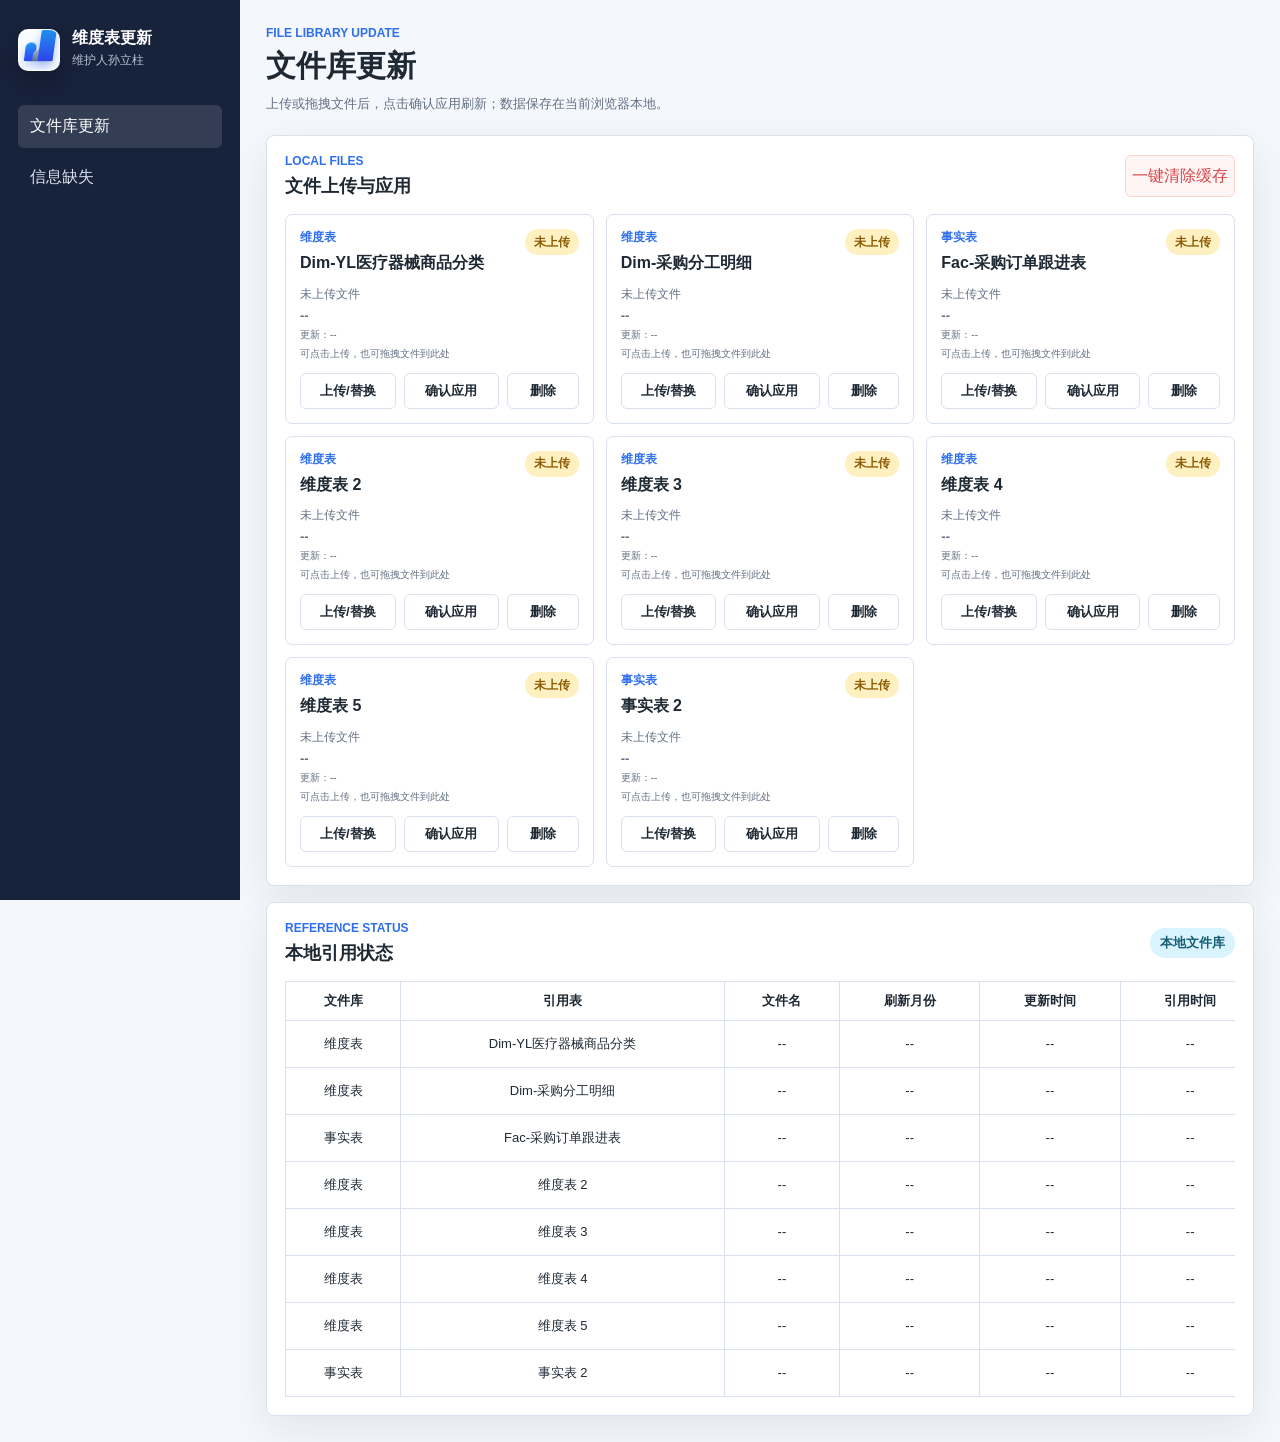
==== admin.html @ ea2f9558 "Expand file library to eight slots" ====
<!doctype html>
<html lang="zh-CN">
  <head>
    <meta charset="utf-8" />
    <meta name="viewport" content="width=device-width, initial-scale=1" />
    <title>维度表更新</title>
    <link rel="stylesheet" href="./styles.css?v=20260606-1" />
  </head>
  <body>
    <div class="app-shell">
      <aside class="sidebar" aria-label="&#30475;&#26495;&#23548;&#33322;">
        <div class="brand">
          <span class="brand-mark" aria-hidden="true">
            <span class="brand-wave wave-a"></span>
            <span class="brand-wave wave-b"></span>
            <span class="brand-wave wave-c"></span>
            <span class="brand-wave wave-d"></span>
          </span>
          <div>
            <strong>维度表更新</strong>
            <span>维护人孙立柱</span>
          </div>
        </div>
        <nav class="nav-list">
          <a class="active" href="./admin.html">文件库更新</a>
          <a href="./missing.html">信息缺失</a>
        </nav>
      </aside>

      <main class="dashboard">
        <header class="topbar">
          <div>
            <p class="eyebrow">File Library Update</p>
            <h1>&#25991;&#20214;&#24211;&#26356;&#26032;</h1>
            <small class="source-note">上传或拖拽文件后，点击确认应用刷新；数据保存在当前浏览器本地。</small>
          </div>
        </header>

        <section class="panel admin-library-panel">
          <div class="panel-heading">
            <div>
              <p class="eyebrow">Local Files</p>
              <h2>&#25991;&#20214;&#19978;&#20256;&#19982;&#24212;&#29992;</h2>
            </div>
            <button id="clearLibraryCacheButton" class="danger-button admin-link-button" type="button">&#19968;&#38190;&#28165;&#38500;&#32531;&#23384;</button>
          </div>
          <div class="admin-library-grid" id="adminLibrarySlots"></div>
        </section>

        <section class="panel admin-reference-panel">
          <div class="panel-heading">
            <div>
              <p class="eyebrow">Reference Status</p>
              <h2>&#26412;&#22320;&#24341;&#29992;&#29366;&#24577;</h2>
            </div>
            <span class="upload-state" id="adminReferenceState">&#35835;&#21462;&#20013;</span>
          </div>
          <div class="table-wrap">
            <table class="admin-reference-table">
              <thead>
                <tr>
                  <th>&#25991;&#20214;&#24211;</th>
                  <th>&#24341;&#29992;&#34920;</th>
                  <th>&#25991;&#20214;&#21517;</th>
                  <th>&#21047;&#26032;&#26376;&#20221;</th>
                  <th>&#26356;&#26032;&#26102;&#38388;</th>
                  <th>&#24341;&#29992;&#26102;&#38388;</th>
                  <th>&#29366;&#24577;</th>
                </tr>
              </thead>
              <tbody id="adminReferenceRows">
                <tr><td colspan="7" class="empty-table-cell">&#35835;&#21462;&#20013;</td></tr>
              </tbody>
            </table>
          </div>
        </section>
      </main>
    </div>

    <script src="./admin.js?v=20260606-2"></script>
  </body>
</html>
---- styles.css ----
:root {
  --ink: #1f2933;
  --muted: #637083;
  --line: #d9e2ec;
  --panel: #ffffff;
  --page: #f4f7fb;
  --nav: #17223b;
  --blue: #2f6fed;
  --teal: #159a9c;
  --green: #2f9e44;
  --amber: #d98b11;
  --red: #d64545;
  --violet: #6957d6;
  --shadow: 0 14px 40px rgba(31, 41, 51, 0.08);
}

* {
  box-sizing: border-box;
}

body {
  margin: 0;
  min-height: 100vh;
  color: var(--ink);
  background: var(--page);
  font-family: "Microsoft YaHei", "Segoe UI", Arial, sans-serif;
}

button,
input,
select {
  font: inherit;
}

button {
  min-height: 38px;
  border: 1px solid var(--line);
  border-radius: 6px;
  color: var(--ink);
  background: #fff;
  cursor: pointer;
}

button:hover {
  border-color: var(--blue);
  color: var(--blue);
}

.app-shell {
  display: grid;
  grid-template-columns: 240px minmax(0, 1fr);
  min-height: 100vh;
}

.sidebar {
  position: sticky;
  top: 0;
  height: 100vh;
  padding: 26px 18px;
  background: var(--nav);
  color: #fff;
}

.brand {
  display: flex;
  align-items: center;
  gap: 12px;
  margin-bottom: 34px;
}

.brand-mark {
  position: relative;
  display: block;
  width: 42px;
  height: 42px;
  flex: 0 0 42px;
  overflow: hidden;
  border: 1px solid rgba(255, 255, 255, 0.2);
  border-radius: 10px;
  background:
    linear-gradient(180deg, rgba(255, 255, 255, 0.18), rgba(255, 255, 255, 0)),
    #f8fbff;
  box-shadow: inset 0 1px 0 rgba(255, 255, 255, 0.35), 0 12px 24px rgba(0, 0, 0, 0.24);
}

.brand-mark::before {
  position: absolute;
  left: 7px;
  right: 7px;
  bottom: 8px;
  height: 2px;
  content: "";
  border-radius: 999px;
  background: rgba(99, 112, 131, 0.22);
}

.brand-wave {
  position: absolute;
  bottom: 9px;
  display: block;
  border-radius: 999px 999px 3px 3px;
  background: linear-gradient(180deg, #1f9bf0 0%, #3347f5 100%);
  box-shadow: inset 0 1px 0 rgba(255, 255, 255, 0.42), 0 4px 10px rgba(37, 99, 235, 0.24);
}

.wave-a {
  left: 6px;
  width: 11px;
  height: 19px;
  transform: skewX(-7deg);
}

.wave-b {
  left: 14px;
  width: 12px;
  height: 12px;
  background: linear-gradient(180deg, #b8c2d3 0%, #667085 100%);
  opacity: 0.95;
  transform: skewX(-9deg);
}

.wave-c {
  left: 22px;
  width: 11px;
  height: 26px;
  background: linear-gradient(180deg, #8ea0bd 0%, #586a85 100%);
  transform: skewX(-7deg);
}

.wave-d {
  right: 4px;
  width: 15px;
  height: 36px;
  background: linear-gradient(180deg, #1f9bf0 0%, #2d43ea 100%);
  transform: skewX(-8deg);
}

.brand strong,
.brand span {
  display: block;
}

.brand span {
  margin-top: 3px;
  color: #b7c4d6;
  font-size: 12px;
}

.nav-list {
  display: grid;
  gap: 8px;
}

.nav-list a {
  padding: 11px 12px;
  border-radius: 6px;
  color: #d9e2ec;
  text-decoration: none;
}

.nav-list a.active,
.nav-list a:hover {
  color: #fff;
  background: rgba(255, 255, 255, 0.12);
}

.dashboard {
  padding: 26px;
}

.topbar {
  display: flex;
  align-items: end;
  justify-content: space-between;
  gap: 20px;
  margin-bottom: 22px;
}

.eyebrow {
  margin: 0 0 6px;
  color: var(--blue);
  font-size: 12px;
  font-weight: 700;
  letter-spacing: 0;
  text-transform: uppercase;
}

h1,
h2 {
  margin: 0;
}

h1 {
  font-size: 30px;
}

.source-note {
  display: block;
  margin-top: 8px;
  color: var(--muted);
  font-size: 13px;
}

h2 {
  font-size: 18px;
}

.toolbar {
  display: grid;
  grid-template-columns: minmax(230px, 1.4fr) minmax(130px, 0.75fr) minmax(130px, 0.75fr) auto;
  gap: 10px;
  width: min(860px, 100%);
}

.search-box {
  position: relative;
}

.search-box span {
  position: absolute;
  left: 12px;
  top: 10px;
  color: var(--muted);
  font-size: 13px;
}

.search-box input,
select {
  width: 100%;
  min-height: 42px;
  border: 1px solid var(--line);
  border-radius: 6px;
  background: #fff;
}

.search-box input {
  padding: 0 12px 0 52px;
}

select {
  padding: 0 12px;
}

.toolbar button {
  min-height: 42px;
  padding: 0 14px;
  white-space: nowrap;
}

.metrics-grid {
  display: grid;
  grid-template-columns: repeat(4, minmax(0, 1fr));
  gap: 14px;
  margin-bottom: 16px;
}

.supplier-metrics {
  grid-template-columns: repeat(2, minmax(0, 1fr));
}

.delivery-metrics {
  grid-template-columns: repeat(4, minmax(0, 1fr));
}

.metric,
.panel {
  border: 1px solid var(--line);
  border-radius: 8px;
  background: var(--panel);
  box-shadow: var(--shadow);
}

.metric {
  padding: 18px;
  border-top: 4px solid var(--teal);
}

.metric:nth-child(2) {
  border-top-color: var(--blue);
}

.metric:nth-child(3) {
  border-top-color: var(--green);
}

.metric.alert {
  border-top-color: var(--red);
}

.metric span,
.metric small {
  display: block;
  color: var(--muted);
}

.metric strong {
  display: block;
  margin: 8px 0 5px;
  font-size: 30px;
}

.work-area {
  display: grid;
  grid-template-columns: minmax(0, 1.55fr) minmax(320px, 0.8fr);
  gap: 16px;
  margin-bottom: 16px;
}

.panel {
  padding: 18px;
}

.upload-panel {
  margin-bottom: 16px;
}

.upload-page-panel {
  max-width: 980px;
}

.supplier-work-area {
  --supplier-summary-body-height: 300px;
  grid-template-columns: minmax(260px, 0.9fr) minmax(360px, 1.15fr) minmax(300px, 0.85fr);
}

.supplier-work-area > .panel {
  min-width: 0;
  overflow: hidden;
}

.supplier-source-panel {
  margin-top: 16px;
}

.supplier-table-panel {
  margin-bottom: 0;
}

.delivery-filter-panel {
  margin-bottom: 10px;
}

.delivery-filter-panel .panel-heading {
  align-items: center;
  margin-bottom: 10px;
}

.delivery-filter-bar {
  display: grid;
  grid-template-columns: repeat(8, minmax(106px, 1fr));
  gap: 6px;
  align-items: start;
}

.multi-filter {
  position: relative;
  min-width: 0;
}

.multi-filter-button {
  width: 100%;
  min-height: 42px;
  padding: 0 12px;
  border: 1px solid var(--line);
  border-radius: 6px;
  background: #fff;
  color: var(--text);
  display: flex;
  align-items: center;
  justify-content: space-between;
  gap: 8px;
  font-size: 13px;
  font-weight: 400;
  line-height: 1.2;
  box-shadow: none;
}

.multi-filter-button span {
  min-width: 0;
  overflow: hidden;
  text-overflow: ellipsis;
  white-space: nowrap;
}

.multi-filter-button i {
  color: #6b7280;
  font-style: normal;
  flex: 0 0 auto;
}

.multi-filter.open .multi-filter-button {
  border-color: #2f6fed;
  box-shadow: 0 0 0 3px rgba(47, 111, 237, 0.12);
}

.multi-filter-menu {
  display: none;
  position: absolute;
  z-index: 40;
  top: calc(100% + 6px);
  left: 0;
  width: min(260px, 84vw);
  max-height: 280px;
  overflow-y: auto;
  padding: 6px;
  border: 1px solid #d8e0ea;
  border-radius: 8px;
  background: #fff;
  box-shadow: 0 16px 34px rgba(15, 23, 42, 0.14);
}

.multi-filter.open .multi-filter-menu {
  display: block;
}

.multi-filter-option {
  min-height: 34px;
  padding: 7px 10px;
  border-radius: 6px;
  display: flex;
  align-items: center;
  gap: 7px;
  color: var(--text);
  font-size: 13px;
  font-weight: 400;
  cursor: pointer;
}

.multi-filter-option:hover {
  background: #eef5ff;
}

.multi-filter-option input {
  width: 14px;
  height: 14px;
  accent-color: #2f6fed;
  flex: 0 0 auto;
}

.multi-filter-option span {
  min-width: 0;
  overflow: hidden;
  text-overflow: ellipsis;
  white-space: nowrap;
}

@media (max-width: 1280px) {
  .delivery-filter-bar {
    grid-template-columns: repeat(4, minmax(130px, 1fr));
  }
}

@media (max-width: 760px) {
  .delivery-filter-bar {
    grid-template-columns: repeat(2, minmax(0, 1fr));
  }
}

.delivery-heading-actions {
  display: flex;
  align-items: center;
  gap: 8px;
}

.delivery-dashboard .panel,
.delivery-dashboard .metric {
  border-radius: 7px;
  box-shadow: 0 10px 26px rgba(31, 41, 51, 0.065);
}

.delivery-dashboard .panel {
  padding: 13px;
}

.delivery-dashboard .metrics-grid {
  gap: 10px;
  margin-bottom: 10px;
}

.delivery-dashboard .metric {
  padding: 12px 14px 11px;
  border-top-width: 3px;
}

.delivery-dashboard .panel-heading {
  gap: 10px;
  margin-bottom: 10px;
}

.delivery-heading-actions button {
  min-height: 30px;
  padding: 0 10px;
  border-radius: 6px;
  background: #111827;
  color: #fff;
  border-color: #111827;
  white-space: nowrap;
}

.delivery-heading-actions button:disabled {
  background: #eef2f7;
  border-color: #d8e0ea;
  color: #9aa6b2;
  cursor: not-allowed;
}

.delivery-table-panel {
  margin-bottom: 0;
}

.delivery-dashboard .delivery-table-wrap {
  max-height: calc(100vh - 390px);
  min-height: 310px;
}

.delivery-table {
  min-width: 900px;
}

.delivery-table th,
.delivery-table td {
  padding: 10px;
  font-size: 13px;
  line-height: 1.35;
}

.missing-metrics {
  grid-template-columns: repeat(4, minmax(0, 1fr));
}

.missing-filter-panel {
  margin-bottom: 10px;
  overflow: visible;
  position: relative;
  z-index: 70;
}

.missing-filter-panel .panel-heading {
  align-items: center;
  margin-bottom: 10px;
}

.missing-filter-bar {
  display: grid;
  grid-template-columns: repeat(2, minmax(180px, 240px));
  gap: 8px;
  align-items: start;
  overflow: visible;
}

.missing-table {
  min-width: 1280px;
}

.missing-table th,
.missing-table td {
  padding: 10px;
  font-size: 13px;
  line-height: 1.35;
  text-align: center;
  vertical-align: middle;
}

.missing-table td:nth-child(5),
.missing-table td:nth-child(6),
.missing-table td:nth-child(7) {
  text-align: left;
}

.supplier-table {
  min-width: 1120px;
}

.compact-bars .bar-row,
.supplier-work-area .bar-row {
  grid-template-columns: minmax(120px, 120px) minmax(0, 1fr) 42px;
  min-width: 0;
}

.compact-bars .bar-row span:first-child,
.supplier-work-area .bar-row span:first-child {
  overflow: visible;
  text-overflow: clip;
  white-space: normal;
  word-break: keep-all;
}

.supplier-info-wrap,
.division-info-wrap {
  max-width: 100%;
  overflow-x: hidden;
}

.supplier-info-wrap,
.supplier-work-area .compact-bars {
  height: var(--supplier-summary-body-height);
  overflow-y: auto;
}

.supplier-info-wrap {
  padding-right: 2px;
}

.supplier-info-table,
.division-info-table {
  width: 100%;
  max-width: 100%;
  min-width: 0;
  table-layout: fixed;
}

.supplier-info-table {
  font-size: 12px;
}

.supplier-info-table th,
.supplier-info-table td {
  min-width: 0;
  overflow: hidden;
  padding: 7px 8px;
  text-overflow: ellipsis;
  white-space: nowrap;
}

.supplier-info-table th {
  position: sticky;
  top: 0;
  z-index: 1;
  background: #f8fbff;
  padding-top: 8px;
  padding-bottom: 8px;
}

.division-info-table {
  font-size: 12px;
  table-layout: auto;
}

.division-info-table th,
.division-info-table td {
  min-width: 0;
  overflow: visible;
  padding: 10px 6px;
  text-overflow: clip;
  white-space: nowrap;
}

.bar-chart,
.bar-track {
  min-width: 0;
}

.empty-state {
  padding: 18px;
  border: 1px dashed var(--line);
  border-radius: 8px;
  color: var(--muted);
  background: #f8fbff;
  line-height: 1.7;
}

.compact-empty {
  padding: 14px;
}

.empty-table-cell {
  color: var(--muted);
  text-align: center;
}

.upload-state {
  display: inline-flex;
  align-items: center;
  min-height: 30px;
  padding: 0 10px;
  border-radius: 999px;
  color: #155e75;
  background: #d9f4ff;
  font-size: 13px;
  font-weight: 700;
}

.upload-layout {
  display: grid;
  grid-template-columns: minmax(320px, 1fr) minmax(260px, 0.55fr);
  gap: 16px;
  align-items: stretch;
}

.upload-dropzone {
  position: relative;
  display: grid;
  min-height: 170px;
  place-items: center;
  padding: 24px;
  border: 1px dashed #9fb3c8;
  border-radius: 8px;
  color: var(--ink);
  background: #f8fbff;
  text-align: center;
  cursor: pointer;
}

.upload-dropzone:hover,
.upload-dropzone.dragging {
  border-color: var(--blue);
  background: #eef6ff;
}

.upload-dropzone input {
  position: absolute;
  width: 1px;
  height: 1px;
  overflow: hidden;
  opacity: 0;
}

.upload-icon {
  display: grid;
  width: 42px;
  height: 42px;
  margin-bottom: 10px;
  place-items: center;
  border-radius: 8px;
  color: #fff;
  background: var(--teal);
  font-size: 24px;
  font-weight: 700;
}

.upload-dropzone strong,
.upload-dropzone small {
  display: block;
}

.upload-dropzone small {
  max-width: 520px;
  margin-top: 8px;
  color: var(--muted);
  line-height: 1.6;
}

.upload-summary {
  display: grid;
  gap: 10px;
}

.upload-summary div {
  padding: 12px;
  border: 1px solid var(--line);
  border-radius: 6px;
  background: #fff;
}

.upload-summary span,
.upload-summary strong {
  display: block;
}

.upload-summary span {
  margin-bottom: 5px;
  color: var(--muted);
  font-size: 13px;
}

.upload-summary strong {
  overflow: hidden;
  text-overflow: ellipsis;
  white-space: nowrap;
}

.upload-actions {
  display: grid;
  grid-template-columns: 1fr 1fr;
  gap: 10px;
  padding: 0;
  border: 0;
  background: transparent;
}

.upload-actions button {
  width: 100%;
}

.upload-actions button:first-child:not(:disabled) {
  border-color: var(--blue);
  color: #fff;
  background: var(--blue);
}

.danger-button:not(:disabled) {
  border-color: #ffd0d0;
  color: var(--red);
  background: #fff5f5;
}

.upload-actions button:disabled {
  color: #8a97a8;
  background: #edf2f7;
  cursor: not-allowed;
}

.library-page-panel {
  margin-bottom: 16px;
}

.library-topbar {
  align-items: center;
}

.primary-button {
  border-color: var(--blue);
  color: #fff;
  background: var(--blue);
}

.primary-button:hover {
  color: #fff;
  background: #245bd1;
}

.primary-button:disabled {
  border-color: var(--line);
  color: #8a97a8;
  background: #edf2f7;
  cursor: not-allowed;
}

.library-summary-grid {
  display: grid;
  grid-template-columns: repeat(4, minmax(0, 1fr));
  gap: 12px;
}

.library-summary-grid div {
  padding: 12px;
  border: 1px solid var(--line);
  border-radius: 6px;
  background: #fff;
}

.library-summary-grid span,
.library-summary-grid strong {
  display: block;
}

.library-summary-grid span {
  margin-bottom: 5px;
  color: var(--muted);
  font-size: 13px;
}

.library-summary-grid strong {
  overflow: hidden;
  text-overflow: ellipsis;
  white-space: nowrap;
}

.maintainer-gate {
  display: grid;
  grid-template-columns: minmax(180px, 0.8fr) minmax(220px, 1fr) auto;
  gap: 12px;
  align-items: end;
  margin-top: 12px;
}

.maintainer-gate div,
.maintainer-gate label {
  display: grid;
  gap: 5px;
  padding: 12px;
  border: 1px solid var(--line);
  border-radius: 6px;
  background: #fff;
}

.maintainer-gate span {
  color: var(--muted);
  font-size: 13px;
}

.maintainer-gate strong {
  font-size: 14px;
}

.maintainer-gate input {
  width: 100%;
  min-height: 34px;
  border: 1px solid var(--line);
  border-radius: 6px;
  padding: 0 10px;
}

.maintainer-gate button {
  min-height: 58px;
  padding: 0 16px;
  border-color: var(--blue);
  color: #fff;
  background: var(--blue);
}

.maintainer-gate.unlocked strong {
  color: var(--green);
}

.admin-gate-panel {
  max-width: 680px;
}

.admin-gate {
  display: grid;
  grid-template-columns: minmax(220px, 1fr) auto;
  gap: 12px;
  align-items: end;
}

.admin-gate label {
  display: grid;
  gap: 8px;
  color: var(--muted);
  font-size: 13px;
}

.admin-gate input {
  min-height: 42px;
  border: 1px solid var(--line);
  border-radius: 6px;
  padding: 0 12px;
  background: #fff;
}

.admin-gate button,
.admin-link-button {
  min-height: 42px;
  display: inline-flex;
  align-items: center;
  justify-content: center;
  text-decoration: none;
}

.admin-links {
  display: grid;
  grid-template-columns: repeat(3, minmax(0, 1fr));
  gap: 12px;
}

.admin-link-card {
  display: flex;
  flex-direction: column;
  justify-content: space-between;
  gap: 14px;
  min-height: 150px;
  padding: 16px;
}

.admin-link-card p:not(.eyebrow) {
  color: var(--muted);
  line-height: 1.45;
  margin: 6px 0 0;
  font-size: 13px;
}

.cache-clear-card {
  border-color: #fecaca;
  background: #fffafa;
}

.admin-library-panel {
  margin-bottom: 16px;
}

.admin-library-grid {
  display: grid;
  grid-template-columns: repeat(3, minmax(0, 1fr));
  gap: 12px;
}

.admin-file-card {
  display: grid;
  gap: 12px;
  padding: 14px;
  border: 1px solid var(--line);
  border-radius: 7px;
  background: #fff;
}

.admin-file-card.applied {
  border-color: #bbf7d0;
}

.admin-file-card.drag-over {
  border-color: var(--blue);
  background: #eef5ff;
  box-shadow: 0 0 0 3px rgba(47, 111, 237, 0.12);
}

.admin-file-card-head {
  display: flex;
  justify-content: space-between;
  gap: 10px;
  align-items: start;
}

.admin-file-card-head h2 {
  font-size: 16px;
  line-height: 1.35;
}

.admin-file-meta {
  display: grid;
  gap: 5px;
  min-height: 58px;
  color: var(--muted);
  font-size: 12px;
}

.admin-file-meta span,
.admin-file-meta strong {
  overflow: hidden;
  text-overflow: ellipsis;
  white-space: nowrap;
}

.admin-file-meta strong {
  color: var(--text);
  font-size: 13px;
}

.admin-file-actions {
  display: grid;
  grid-template-columns: 1fr 1fr 0.75fr;
  gap: 8px;
}

.admin-file-actions button,
.admin-upload-button {
  min-height: 36px;
  padding: 0 10px;
  border: 1px solid var(--line);
  border-radius: 6px;
  background: #fff;
  color: var(--text);
  display: inline-flex;
  align-items: center;
  justify-content: center;
  font-size: 13px;
  font-weight: 700;
  cursor: pointer;
}

.admin-upload-button input {
  display: none;
}

.admin-file-actions button[data-admin-apply]:not(:disabled) {
  border-color: var(--blue);
  color: #fff;
  background: var(--blue);
}

.admin-reference-panel {
  margin-top: 16px;
}

.admin-reference-table {
  width: 100%;
  border-collapse: collapse;
  font-size: 13px;
}

.admin-reference-table th,
.admin-reference-table td {
  border: 1px solid var(--line);
  padding: 10px;
  text-align: center;
  vertical-align: middle;
}

.admin-reference-table th {
  background: var(--soft-blue);
  color: var(--text);
  font-weight: 700;
}

.dimension-grid {
  display: grid;
  grid-template-columns: repeat(4, minmax(0, 1fr));
  gap: 14px;
}

.dimension-card {
  display: grid;
  gap: 12px;
  min-height: 245px;
  padding: 16px;
  border: 1px solid var(--line);
  border-radius: 8px;
  background: #fff;
  box-shadow: var(--shadow);
}

.dimension-card-head {
  display: flex;
  justify-content: space-between;
  gap: 12px;
}

.dimension-card h2 {
  font-size: 17px;
}

.slot-status {
  display: inline-flex;
  align-items: center;
  align-self: start;
  min-height: 26px;
  padding: 0 9px;
  border-radius: 999px;
  color: var(--muted);
  background: #edf2f7;
  font-size: 12px;
  font-weight: 700;
  white-space: nowrap;
}

.slot-status.pending {
  color: #8a5a00;
  background: #fff0c2;
}

.slot-status.applied {
  color: #146c43;
  background: #dff6e7;
}

.slot-upload {
  display: grid;
  min-height: 150px;
  place-items: center;
  padding: 18px;
  border: 1px dashed #b7c4d6;
  border-radius: 8px;
  background: #f8fbff;
  text-align: center;
  cursor: pointer;
}

.slot-upload.disabled,
.dimension-actions label.disabled {
  color: #8a97a8;
  background: #edf2f7;
  cursor: not-allowed;
}

.slot-upload input,
.dimension-actions input {
  position: absolute;
  width: 1px;
  height: 1px;
  overflow: hidden;
  opacity: 0;
}

.slot-upload strong,
.slot-upload span {
  display: block;
}

.slot-upload span {
  max-width: 180px;
  color: var(--muted);
  font-size: 13px;
  line-height: 1.5;
}

.dimension-file strong {
  display: block;
  overflow: hidden;
  text-overflow: ellipsis;
  white-space: nowrap;
}

.dimension-file span {
  display: block;
  margin-top: 4px;
  color: var(--muted);
  font-size: 13px;
}

.dimension-meta {
  display: grid;
  grid-template-columns: 1fr;
  gap: 8px;
}

.dimension-meta div {
  padding: 10px;
  border-radius: 6px;
  background: #f8fbff;
}

.dimension-meta span,
.dimension-meta strong {
  display: block;
}

.dimension-meta span {
  margin-bottom: 4px;
  color: var(--muted);
  font-size: 12px;
}

.dimension-meta strong {
  font-size: 13px;
}

.dimension-actions {
  display: grid;
  grid-template-columns: repeat(3, minmax(0, 1fr));
  gap: 8px;
  margin-top: auto;
}

.dimension-actions label,
.dimension-actions button {
  display: inline-flex;
  align-items: center;
  justify-content: center;
  min-height: 32px;
  padding: 0 10px;
  border: 1px solid var(--line);
  border-radius: 6px;
  background: #fff;
  color: var(--ink);
  font-size: 13px;
  cursor: pointer;
}

.dimension-actions label:hover,
.dimension-actions button:hover {
  border-color: var(--blue);
  color: var(--blue);
}

.dimension-actions button:disabled {
  color: #8a97a8;
  background: #edf2f7;
  cursor: not-allowed;
}

.panel-heading {
  display: flex;
  align-items: center;
  justify-content: space-between;
  gap: 14px;
  margin-bottom: 16px;
}

.chart-layout {
  display: grid;
  grid-template-columns: 280px minmax(0, 1fr);
  gap: 20px;
  align-items: center;
}

.donut-wrap {
  position: relative;
  display: grid;
  place-items: center;
  min-height: 280px;
}

.donut-center {
  position: absolute;
  text-align: center;
}

.donut-center strong {
  display: block;
  font-size: 34px;
}

.donut-center span {
  color: var(--muted);
  font-size: 13px;
}

.bar-chart {
  display: grid;
  gap: 14px;
}

.bar-row {
  display: grid;
  grid-template-columns: minmax(150px, 150px) minmax(0, 1fr) 42px;
  gap: 12px;
  align-items: center;
  min-height: 28px;
  font-size: 13px;
}

.bar-row > span:first-child {
  color: var(--ink);
  font-weight: 700;
  overflow: visible;
  text-overflow: clip;
  white-space: normal;
  word-break: keep-all;
}

.bar-track {
  display: block;
  height: 18px;
  overflow: hidden;
  border-radius: 999px;
  background: #eef3f8;
  box-shadow: inset 0 0 0 1px rgba(99, 112, 131, 0.12);
}

.bar-fill {
  display: block;
  height: 100%;
  border-radius: inherit;
  background:
    linear-gradient(90deg, rgba(255, 255, 255, 0.28), rgba(255, 255, 255, 0)),
    var(--bar-color, var(--blue));
  box-shadow: 0 6px 14px color-mix(in srgb, var(--bar-color, var(--blue)) 32%, transparent);
  transition: width 180ms ease;
}

.bar-row strong {
  display: inline-flex;
  align-items: center;
  justify-content: center;
  min-height: 24px;
  border-radius: 999px;
  color: var(--ink);
  background: #f5f8fb;
  font-size: 12px;
}

.action-list {
  display: grid;
  gap: 12px;
}

.action-item {
  padding: 12px;
  border-left: 4px solid var(--amber);
  border-radius: 6px;
  background: #fffaf0;
}

.action-item.high {
  border-left-color: var(--red);
  background: #fff5f5;
}

.action-item strong {
  display: block;
  margin-bottom: 4px;
}

.action-item span {
  color: var(--muted);
  font-size: 13px;
}

.table-panel {
  padding-bottom: 8px;
}

.table-actions {
  display: flex;
  flex-wrap: wrap;
  gap: 8px;
}

.sort-button.active-sort {
  border-color: var(--blue);
  color: #fff;
  background: var(--blue);
}

.table-wrap {
  overflow-x: auto;
}

table {
  width: 100%;
  min-width: 1120px;
  border: 1px solid var(--line);
  border-collapse: collapse;
}

th,
td {
  padding: 13px 12px;
  border: 1px solid var(--line);
  text-align: center;
  white-space: nowrap;
}

th {
  color: var(--muted);
  font-size: 13px;
  font-weight: 700;
}

.doc-name {
  display: grid;
  gap: 3px;
}

.doc-name small {
  color: var(--muted);
}

.badge {
  display: inline-flex;
  align-items: center;
  min-width: 52px;
  justify-content: center;
  padding: 4px 9px;
  border-radius: 999px;
  font-size: 12px;
  font-weight: 700;
}

.risk-low {
  color: #146c43;
  background: #dff6e7;
}

.risk-mid {
  color: #8a5a00;
  background: #fff0c2;
}

.risk-high {
  color: #9b1c1c;
  background: #ffe1e1;
}

.status-active {
  color: #155e75;
  background: #d9f4ff;
}

.status-review {
  color: #6b3fa0;
  background: #eee7ff;
}

.tag-chip {
  display: inline-flex;
  align-items: center;
  margin: 2px 4px 2px 0;
  padding: 3px 8px;
  border-radius: 999px;
  color: #1f4f63;
  background: #e4f5f8;
  font-size: 12px;
  font-weight: 700;
}

.open-link {
  display: inline-flex;
  align-items: center;
  justify-content: center;
  min-height: 34px;
  padding: 0 12px;
  border-radius: 6px;
  color: #fff;
  background: var(--blue);
  font-size: 13px;
  font-weight: 700;
  text-decoration: none;
}

.open-link:hover {
  background: #245bd1;
}

@media (max-width: 1100px) {
  .app-shell {
    grid-template-columns: 1fr;
  }

  .sidebar {
    position: static;
    height: auto;
  }

  .nav-list {
    grid-template-columns: repeat(4, minmax(0, 1fr));
  }

  .topbar,
  .work-area,
  .chart-layout,
  .upload-layout,
  .library-summary-grid,
  .maintainer-gate,
  .dimension-grid {
    grid-template-columns: 1fr;
  }

  .topbar {
    display: grid;
    align-items: start;
  }

  .toolbar {
    width: 100%;
  }
}

@media (max-width: 760px) {
  .dashboard {
    padding: 18px;
  }

  .toolbar,
  .metrics-grid,
  .nav-list,
  .upload-actions,
  .admin-links,
  .admin-library-grid {
    grid-template-columns: 1fr;
  }

  .work-area {
    grid-template-columns: 1fr;
  }

  .dimension-actions {
    grid-template-columns: 1fr;
  }

  .panel-heading {
    align-items: stretch;
    flex-direction: column;
  }

  h1 {
    font-size: 24px;
  }
}
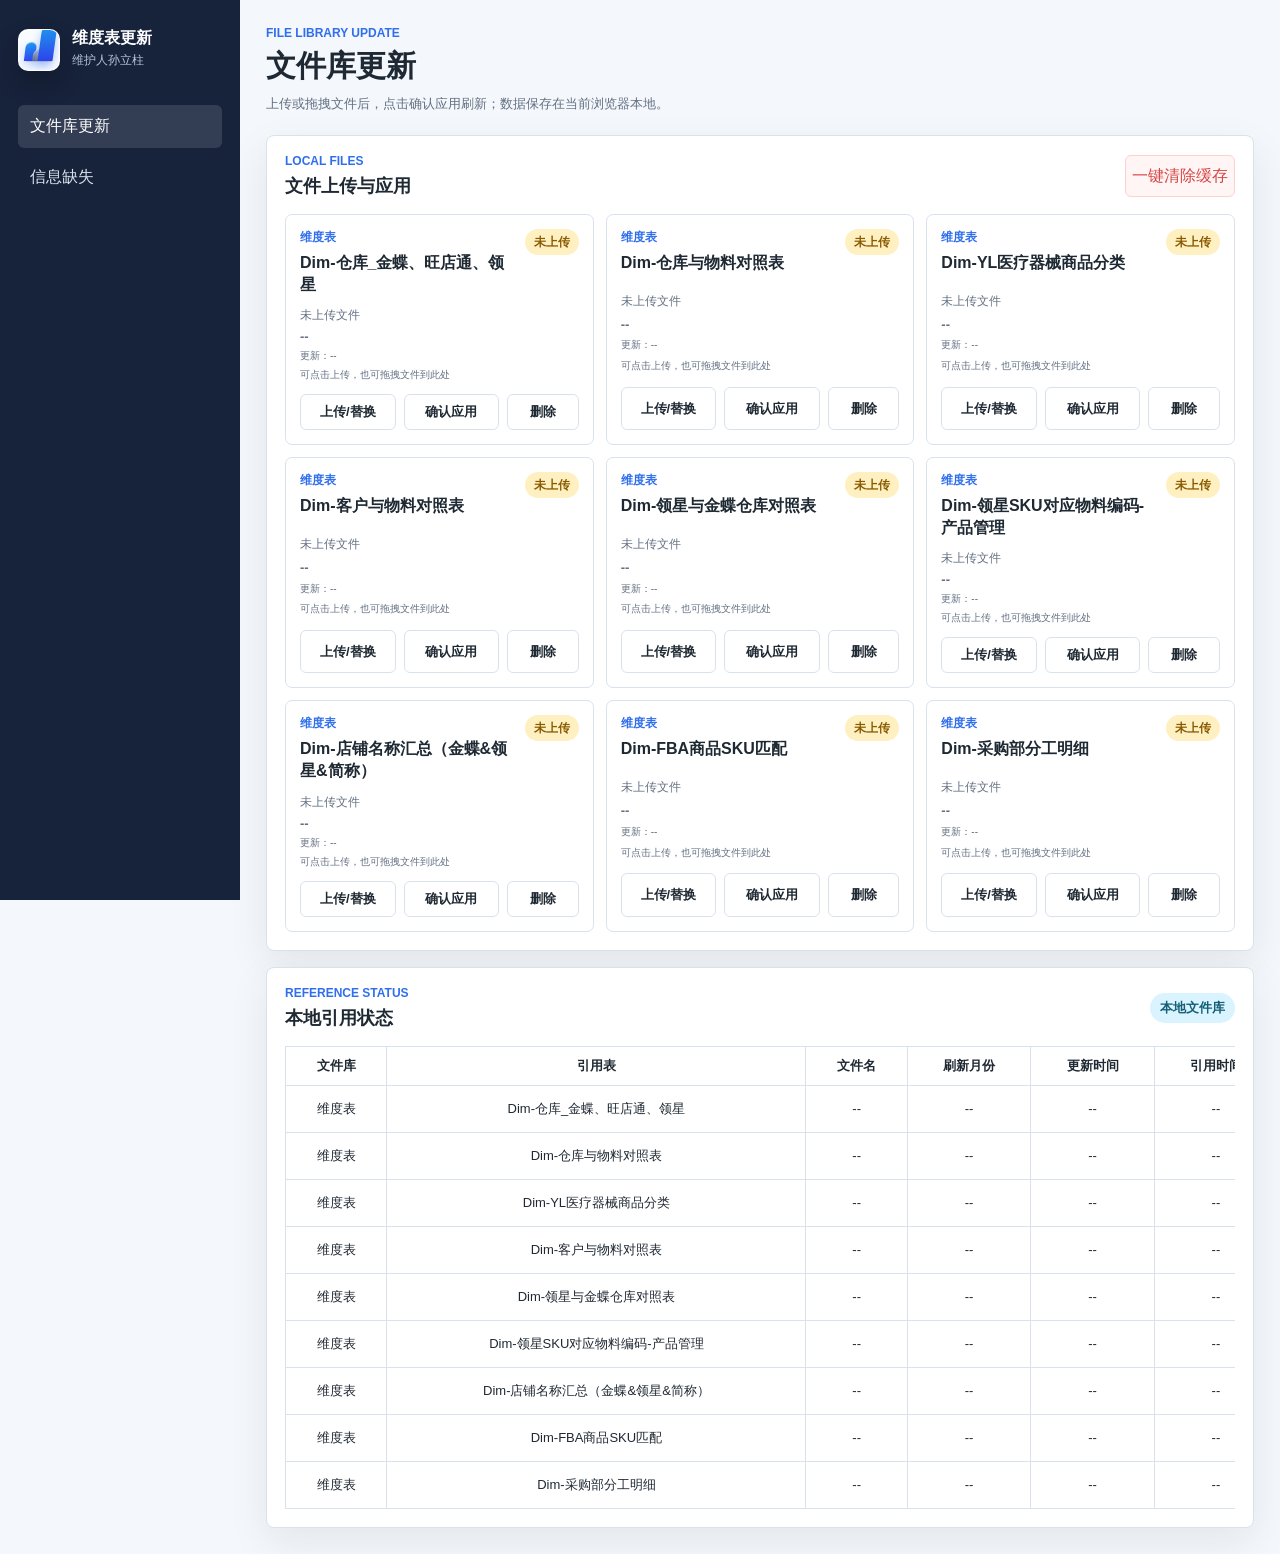
==== commit 3bf59f0f: "Rename dimension library slots" ====
--- a/admin.html
+++ b/admin.html
@@ -77,6 +77,6 @@
       </main>
     </div>
 
-    <script src="./admin.js?v=20260606-2"></script>
+    <script src="./admin.js?v=20260606-3"></script>
   </body>
 </html>
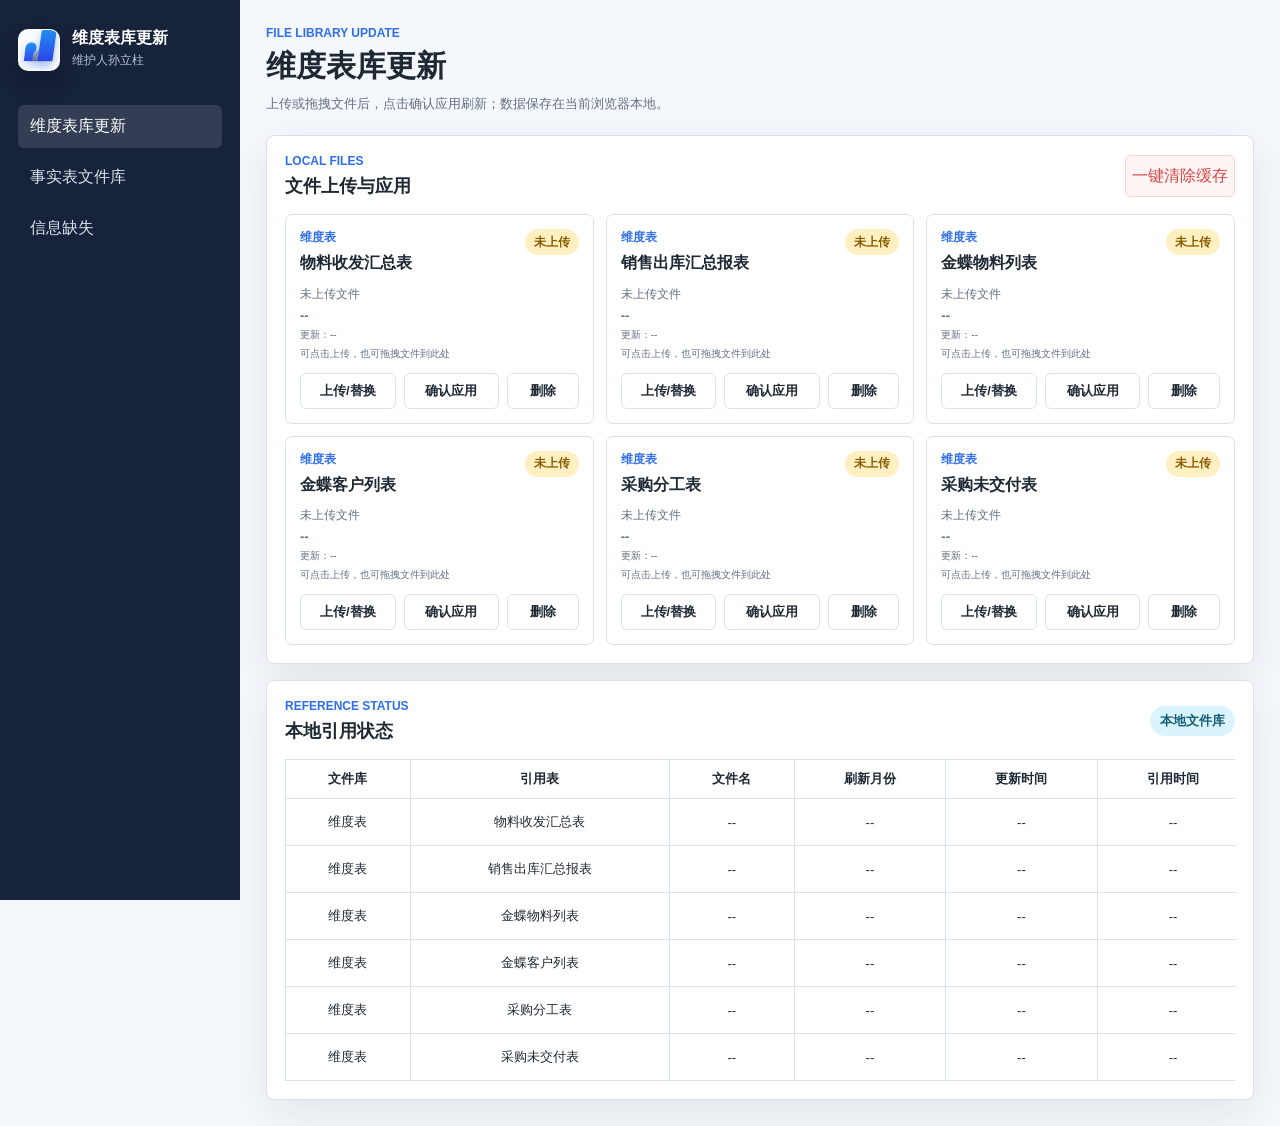
==== commit caa30a95: "Update admin library slot labels" ====
--- a/admin.html
+++ b/admin.html
@@ -3,7 +3,7 @@
   <head>
     <meta charset="utf-8" />
     <meta name="viewport" content="width=device-width, initial-scale=1" />
-    <title>维度表更新</title>
+    <title>维度表库更新</title>
     <link rel="stylesheet" href="./styles.css?v=20260606-1" />
   </head>
   <body>
@@ -17,12 +17,13 @@
             <span class="brand-wave wave-d"></span>
           </span>
           <div>
-            <strong>维度表更新</strong>
+            <strong>维度表库更新</strong>
             <span>维护人孙立柱</span>
           </div>
         </div>
         <nav class="nav-list">
-          <a class="active" href="./admin.html">文件库更新</a>
+          <a class="active" href="./admin.html">维度表库更新</a>
+          <a href="./fact-library.html">事实表文件库</a>
           <a href="./missing.html">信息缺失</a>
         </nav>
       </aside>
@@ -31,7 +32,7 @@
         <header class="topbar">
           <div>
             <p class="eyebrow">File Library Update</p>
-            <h1>&#25991;&#20214;&#24211;&#26356;&#26032;</h1>
+            <h1>维度表库更新</h1>
             <small class="source-note">上传或拖拽文件后，点击确认应用刷新；数据保存在当前浏览器本地。</small>
           </div>
         </header>
@@ -77,6 +78,6 @@
       </main>
     </div>
 
-    <script src="./admin.js?v=20260606-3"></script>
+    <script src="./admin.js?v=20260606-5"></script>
   </body>
 </html>
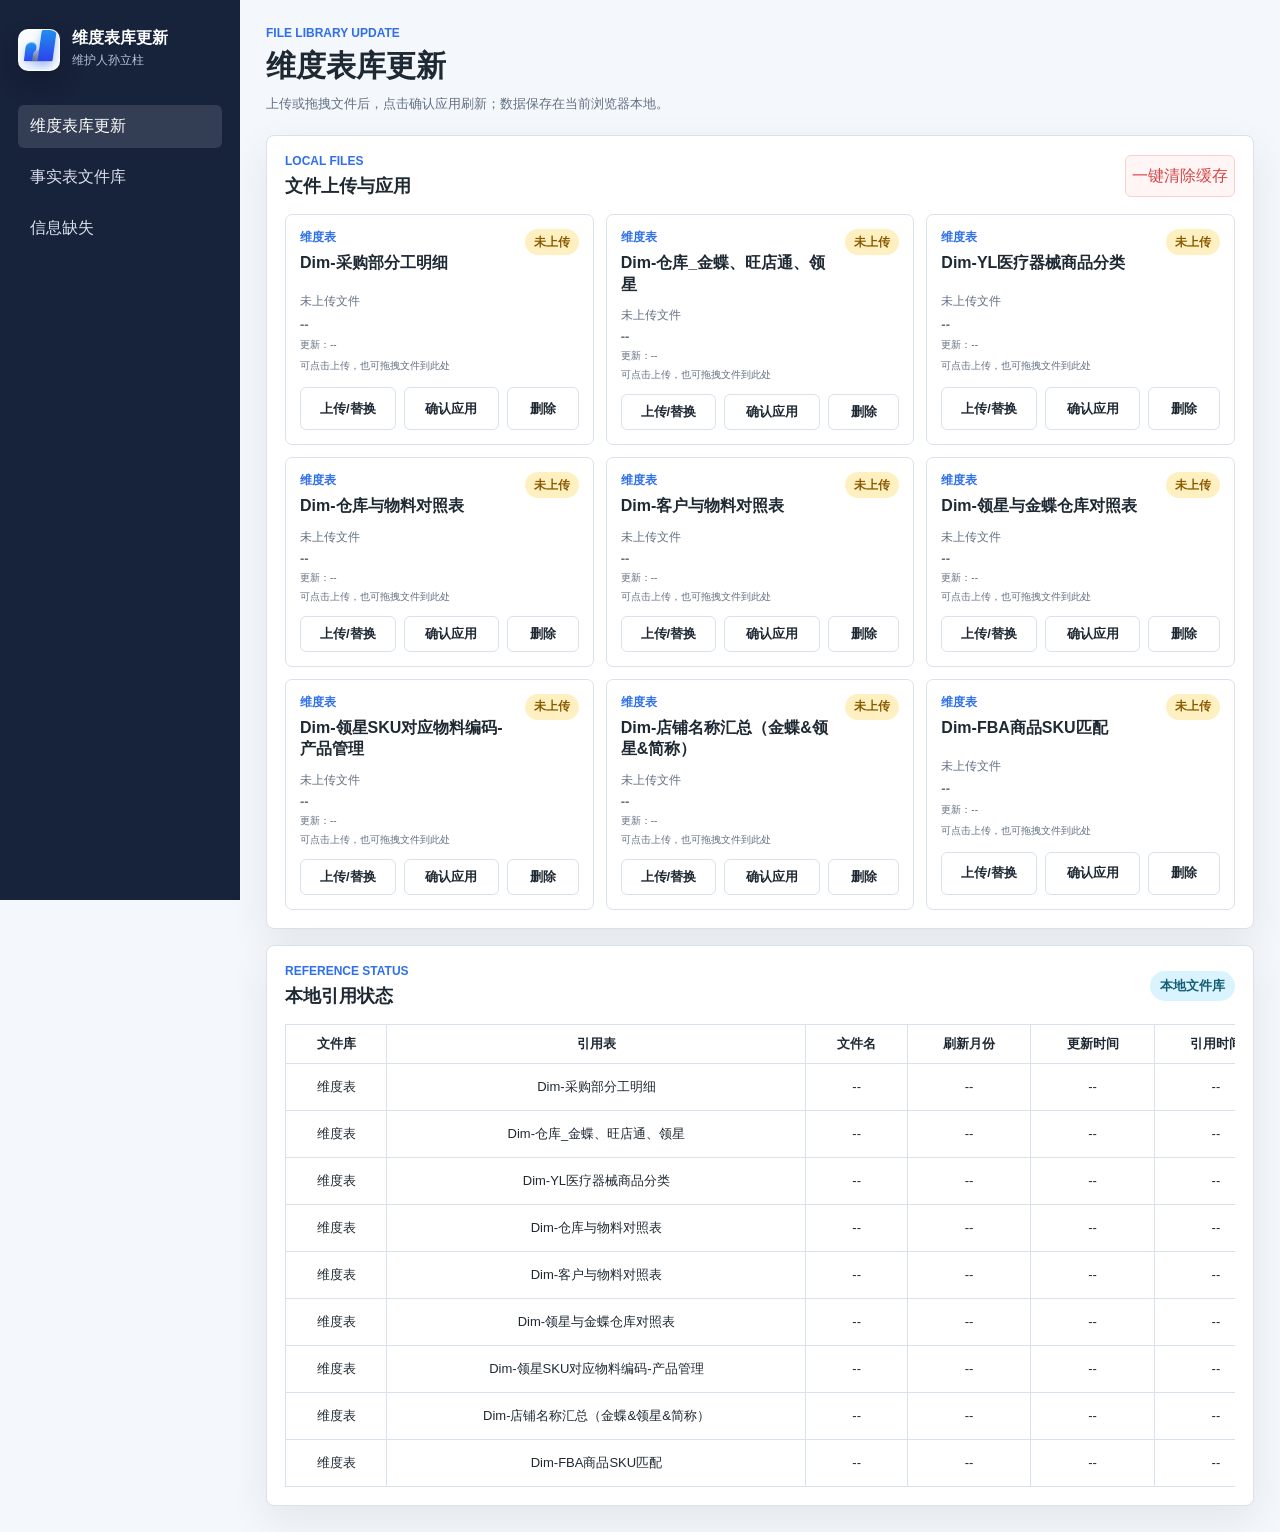
==== commit 48c1fc19: "Update dimension library slot labels" ====
--- a/admin.html
+++ b/admin.html
@@ -78,6 +78,6 @@
       </main>
     </div>
 
-    <script src="./admin.js?v=20260606-5"></script>
+    <script src="./admin.js?v=20260606-6"></script>
   </body>
 </html>
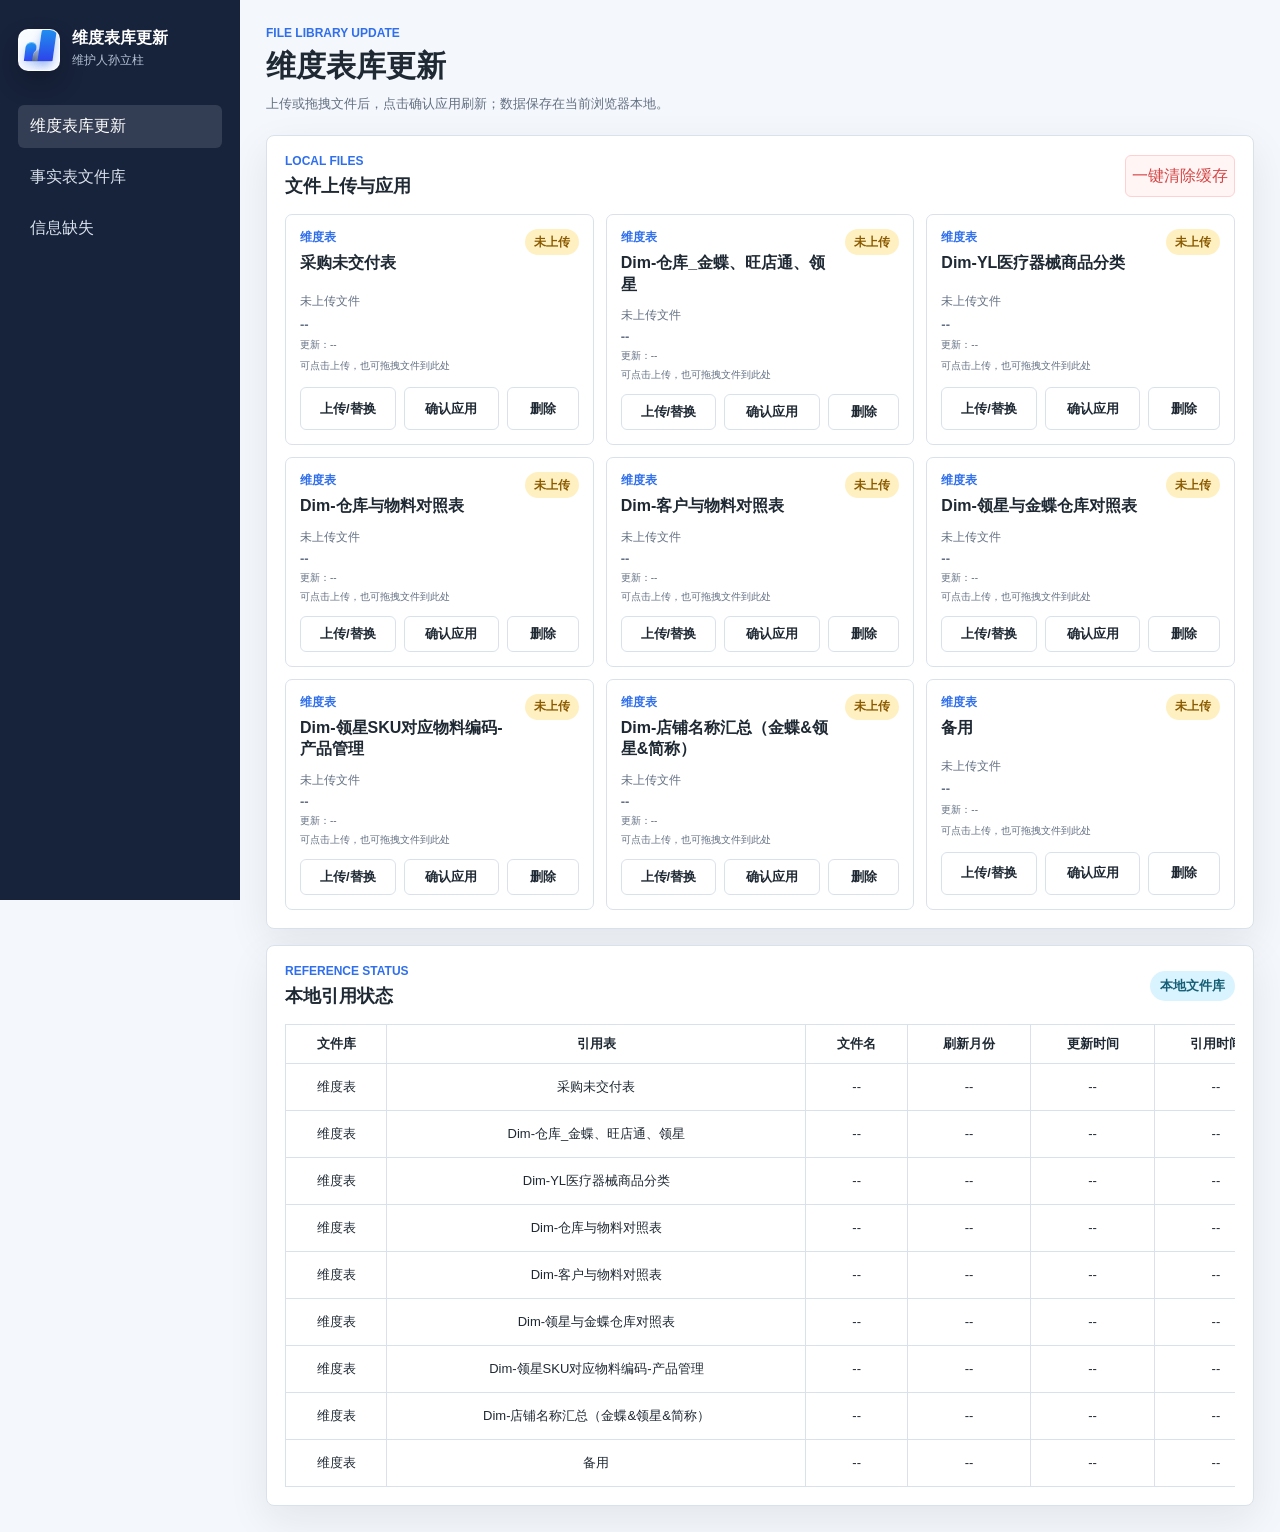
==== commit eacb8652: "Update dimension slot names" ====
--- a/admin.html
+++ b/admin.html
@@ -78,6 +78,6 @@
       </main>
     </div>
 
-    <script src="./admin.js?v=20260606-6"></script>
+    <script src="./admin.js?v=20260606-7"></script>
   </body>
 </html>
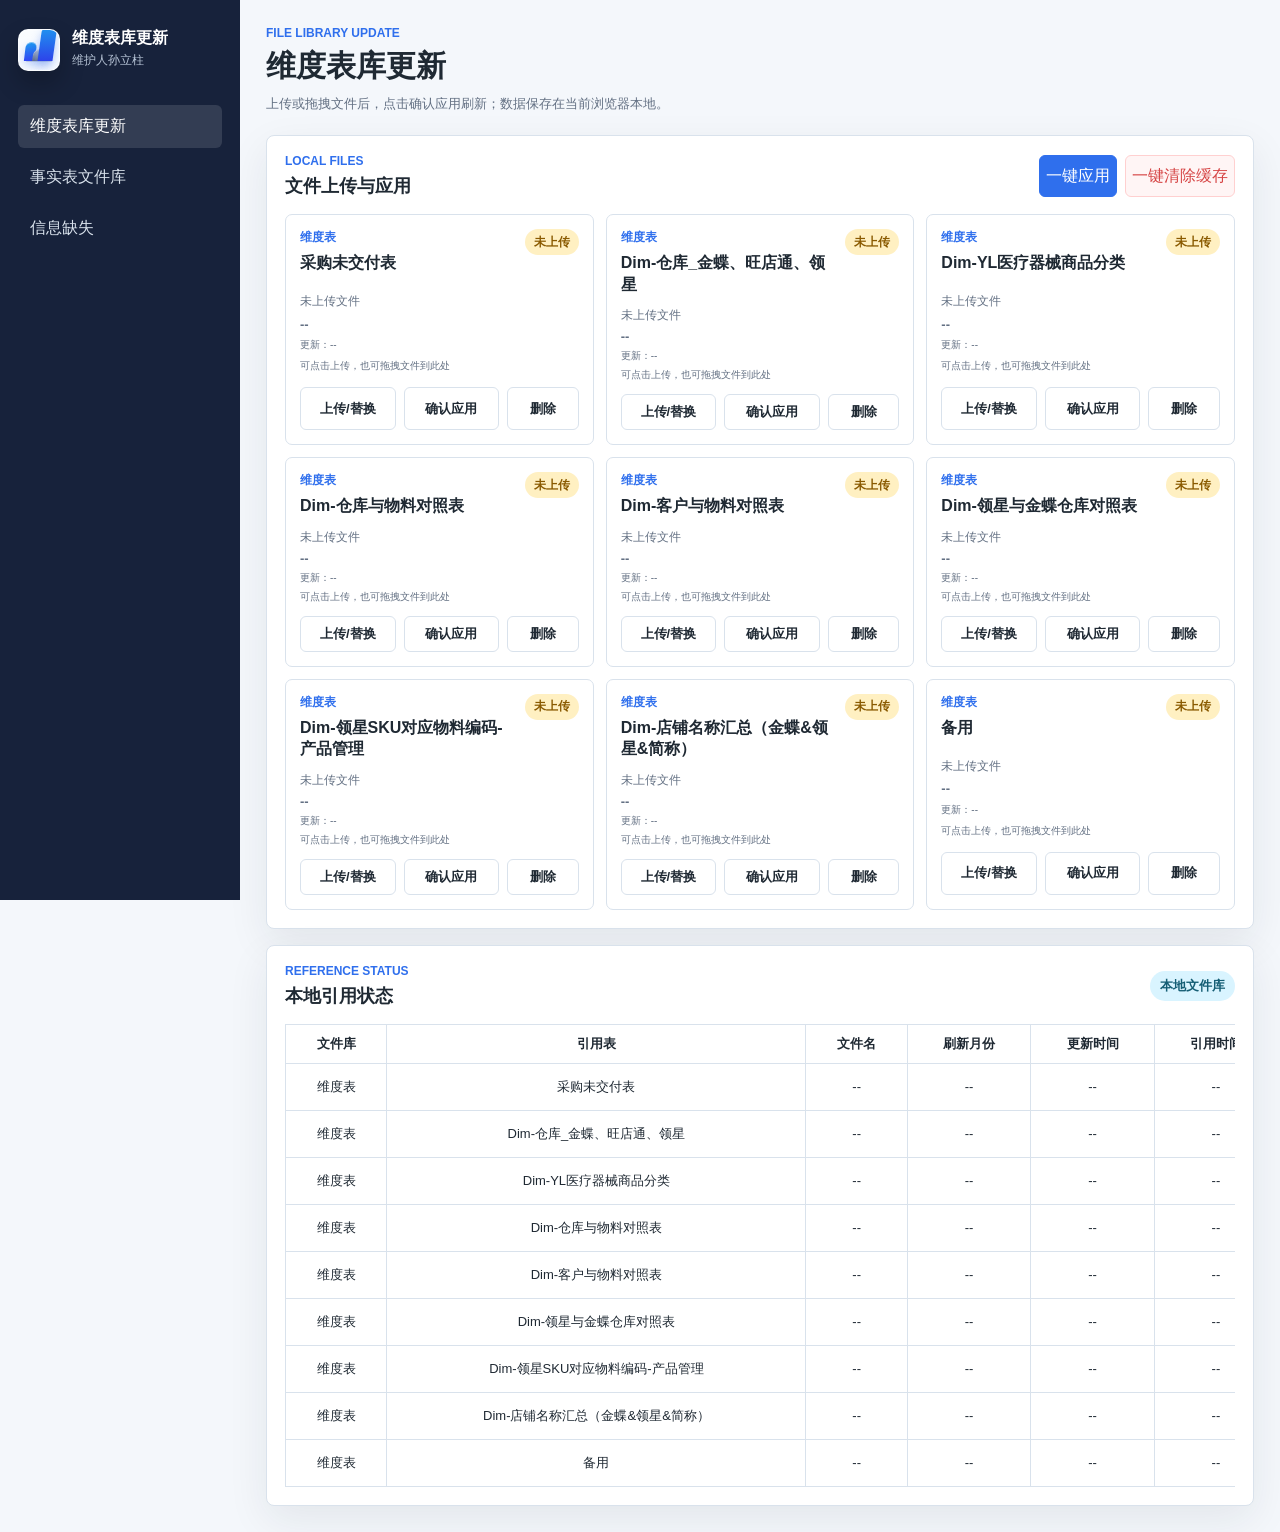
==== commit d647c963: "Add one-click apply buttons" ====
--- a/admin.html
+++ b/admin.html
@@ -43,7 +43,10 @@
               <p class="eyebrow">Local Files</p>
               <h2>&#25991;&#20214;&#19978;&#20256;&#19982;&#24212;&#29992;</h2>
             </div>
-            <button id="clearLibraryCacheButton" class="danger-button admin-link-button" type="button">&#19968;&#38190;&#28165;&#38500;&#32531;&#23384;</button>
+            <div class="table-actions">
+              <button id="oneClickApplyButton" class="primary-button admin-link-button" type="button">一键应用</button>
+              <button id="clearLibraryCacheButton" class="danger-button admin-link-button" type="button">&#19968;&#38190;&#28165;&#38500;&#32531;&#23384;</button>
+            </div>
           </div>
           <div class="admin-library-grid" id="adminLibrarySlots"></div>
         </section>
@@ -78,6 +81,6 @@
       </main>
     </div>
 
-    <script src="./admin.js?v=20260606-7"></script>
+    <script src="./admin.js?v=20260606-8"></script>
   </body>
 </html>
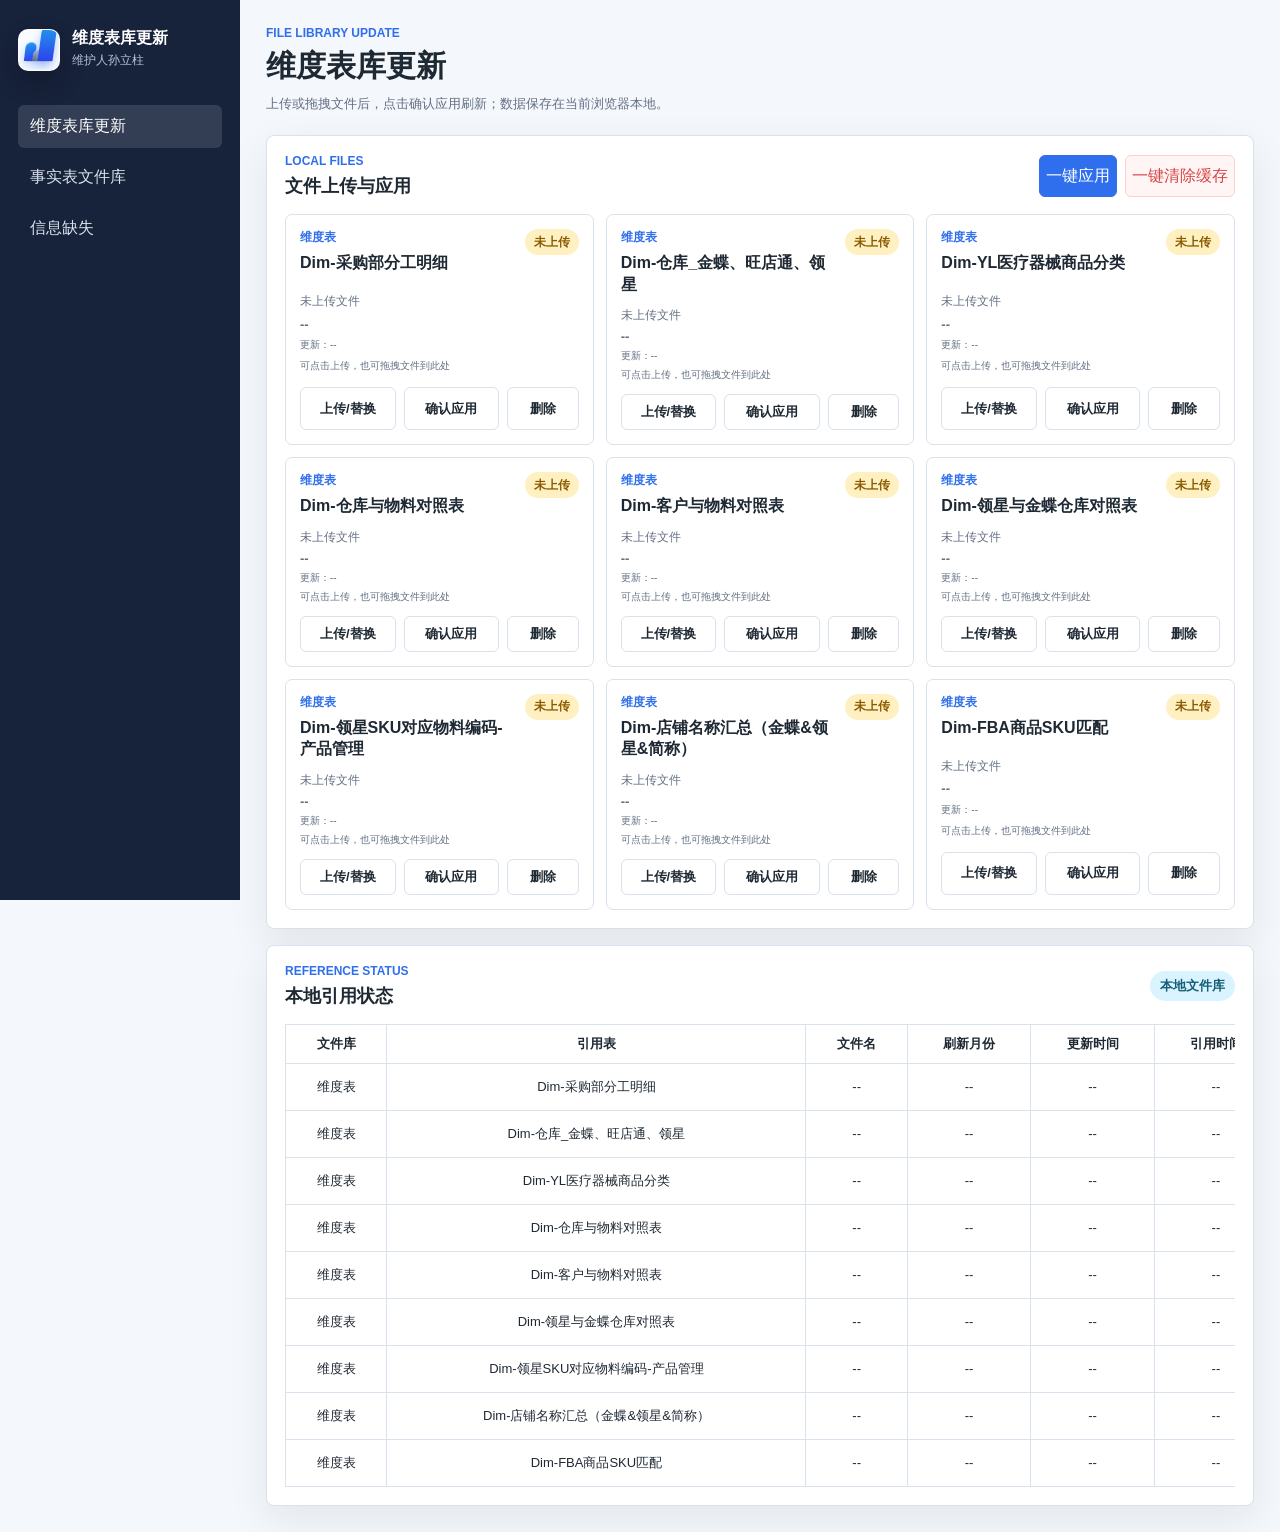
==== commit d413bd60: "Adjust library slot labels" ====
--- a/admin.html
+++ b/admin.html
@@ -81,6 +81,6 @@
       </main>
     </div>
 
-    <script src="./admin.js?v=20260606-8"></script>
+    <script src="./admin.js?v=20260606-9"></script>
   </body>
 </html>
